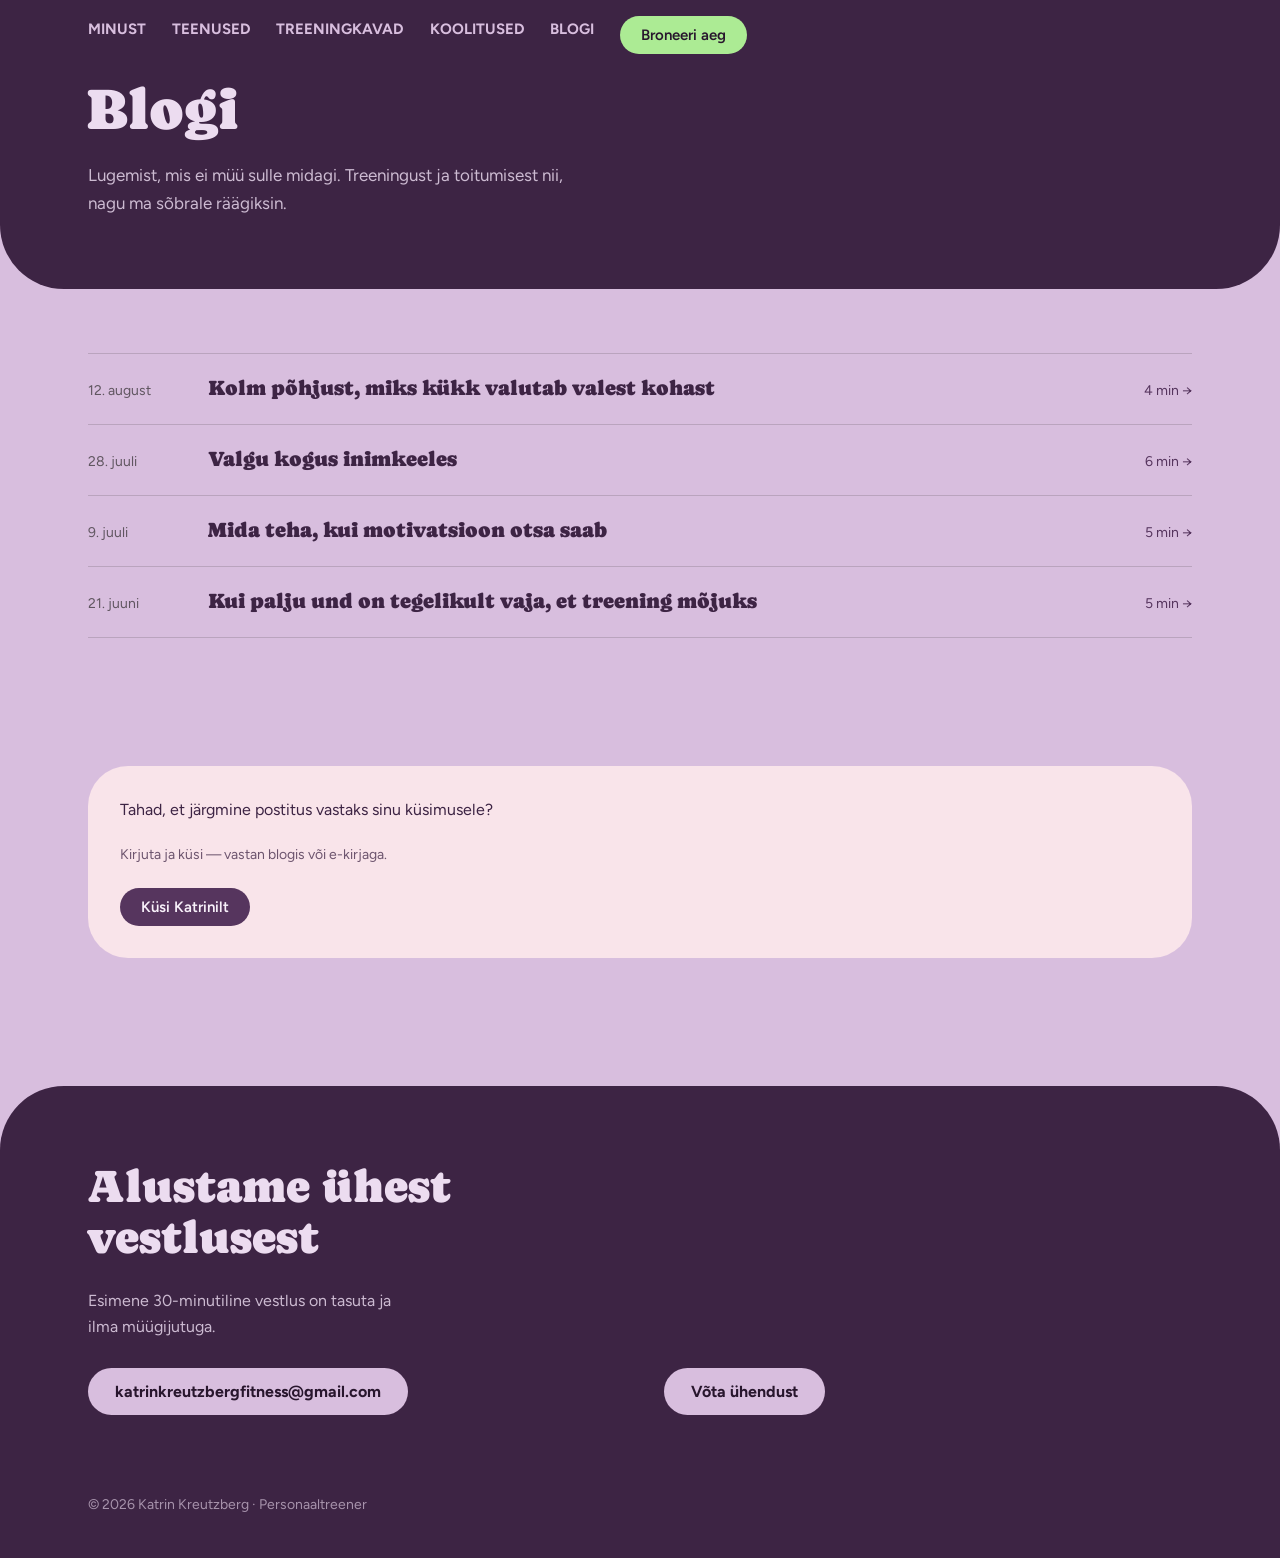
==== blogi.html @ 6b4f6180 "Merge branch 'main' into staging" ====
<!DOCTYPE html>
<html lang="et">
<head>
<meta charset="UTF-8">
<meta name="viewport" content="width=device-width, initial-scale=1.0">
<title>Blogi — Katrin Kreutzberg</title>
<meta name="description" content="Väärt lugemist nii siit kui sealt!">
<link rel="preconnect" href="https://fonts.googleapis.com">
<link rel="preconnect" href="https://fonts.gstatic.com" crossorigin>
<link href="https://fonts.googleapis.com/css2?family=Caprasimo&family=Figtree:wght@400;600;700&display=swap" rel="stylesheet">
<link rel="stylesheet" href="style.css?v=134">
</head>
<body>

<section class="hero dark" style="border-radius:0 0 var(--radius-lg) var(--radius-lg)">
  <nav class="nav">
    <a href="index.html#minust">Minust</a>
    <a href="index.html#teenused">Teenused</a>
      <a href="index.html#treeningkavad">Treeningkavad</a>
    <a href="index.html#koolitused">Koolitused</a>
    <a href="blogi.html">Blogi</a>
    <a href="index.html#kontakt" class="btn btn-green btn-sm">Broneeri aeg</a>
  </nav>
  <div class="wrap" style="padding-bottom:clamp(40px,6vw,72px)">
    <h1 style="font-size:clamp(34px,4.6vw,58px);line-height:1.08;margin-left:-0.028em">Blogi</h1>
    <p class="lead muted" style="max-width:46ch;margin-top:20px">Lugemist, mis ei müü sulle midagi. Treeningust ja toitumisest nii, nagu ma sõbrale räägiksin.</p>
  </div>
</section>

<div class="wrap">
  <section class="section posts">
    <a class="post" href="#">
      <span class="post-date">12. august</span>
      <span class="post-title">Kolm põhjust, miks kükk valutab valest kohast</span>
      <span class="post-min">4 min →</span>
    </a>
    <a class="post" href="#">
      <span class="post-date">28. juuli</span>
      <span class="post-title">Valgu kogus inimkeeles</span>
      <span class="post-min">6 min →</span>
    </a>
    <a class="post" href="#">
      <span class="post-date">9. juuli</span>
      <span class="post-title">Mida teha, kui motivatsioon otsa saab</span>
      <span class="post-min">5 min →</span>
    </a>
    <a class="post" href="#">
      <span class="post-date">21. juuni</span>
      <span class="post-title">Kui palju und on tegelikult vaja, et treening mõjuks</span>
      <span class="post-min">5 min →</span>
    </a>
  </section>

  <section class="section">
    <div class="quotes">
      <div class="quote quote-1">
        <p>Tahad, et järgmine postitus vastaks sinu küsimusele?</p>
        <cite>Kirjuta ja küsi — vastan blogis või e-kirjaga.</cite>
        <p style="margin-top:20px"><a class="btn btn-primary btn-sm" href="index.html#kontakt">Küsi Katrinilt</a></p>
      </div>
    </div>
  </section>
</div>

<section class="contact dark">
  <div class="contact-grid">
    <div>
      <h2>Alustame ühest vestlusest</h2>
      <p class="muted" style="max-width:42ch;margin-top:24px">Esimene 30-minutiline vestlus on tasuta ja ilma müügijutuga.</p>
      <p style="margin-top:28px"><a class="btn btn-light" href="mailto:katrinkreutzbergfitness@gmail.com">katrinkreutzbergfitness@gmail.com</a></p>
    </div>
    <div style="display:flex;align-items:flex-end">
      <a class="btn btn-light" href="index.html#kontakt">Võta ühendust</a>
    </div>
  </div>
  <div class="foot">© 2026 Katrin Kreutzberg · Personaaltreener</div>
</section>

</body>
</html>
---- style.css ----
/* ==========================================================================
   Katrin Kreutzberg — personaaltreener
   Kujundussüsteem: soe kreem + sügav ploomlilla + salveiroheline
   Ainus stiilifail. Kõik värvid, fondid ja mõõdud tulevad :root muutujatest.
   ========================================================================== */

:root {
  /* ground */
  --bg: #d8bede;
  --surface: #c6f2b5;
  --text: #201e1d;
  --divider: color-mix(in srgb, #201e1d 16%, transparent);

  /* aktsent — ploomlilla */
  --plum-100: #f8f1fa;
  --plum-200: #ecdcf0;
  --plum-300: #d8bede;
  --plum-400: #b995c2;
  --plum-500: #8e6597;
  --plum-600: #714a7a;
  --plum-700: #56355e;
  --plum-800: #3d2444;
  --plum-900: #28162d;

  /* teine hääl — salvei */
  --sage-100: #f0fae1;
  --sage-200: #e1eecc;
  --sage-500: #8fa073;
  --sage-600: #728157;
  --sage-700: #56633f;

  /* rõhuvärv — hele roheline */
  --green: #aceb94;
  --green-hover: #97e07b;
  --pink: #f9e4ea;

  --font-heading: "Caprasimo", Georgia, serif;
  --font-body: "Figtree", system-ui, sans-serif;

  --radius-sm: 16px;
  --radius-md: 28px;
  --radius-lg: clamp(28px, 6vw, 64px);
  --pill: 999px;

  --shadow-sm: 0 1px 2px color-mix(in srgb, #2e2b25 14%, transparent);
  --shadow-md: 0 3px 10px color-mix(in srgb, #2e2b25 16%, transparent);

  --edge: clamp(20px, 5vw, 48px);
  --maxw: 1200px;
}

/* — alus — */
*, *::before, *::after { box-sizing: border-box; }
html { scroll-behavior: smooth; }
@media (prefers-reduced-motion: reduce) { html { scroll-behavior: auto; } }

body {
  margin: 0;
  background: var(--bg);
  color: var(--text);
  font-family: var(--font-body);
  font-size: 16px;
  line-height: 26px;
  text-wrap: pretty;
  overflow-x: clip;
}

h1, h2, h3 {
  font-family: var(--font-heading);
  font-weight: 400;
  line-height: 1.12;
  margin: 0;
}
h2, h3 { color: var(--plum-800); }
.dark h1, .dark h2, .dark h3 { color: inherit; }
p { margin: 0; }
img { display: block; max-width: 100%; }
figure { margin: 0; }
a { color: var(--plum-700); text-underline-offset: 3px; }
a:hover { color: var(--plum-600); }
:focus { outline: none; }
:focus-visible { outline: 2px solid var(--plum-600); outline-offset: 2px; }
::selection { background: var(--plum-200); }

.wrap { max-width: var(--maxw); margin: 0 auto; padding: 0 var(--edge); }
.section { padding: clamp(32px, 5vw, 72px) 0; }
#minust { padding-top: clamp(8px, 1.5vw, 16px); padding-bottom: clamp(12px, 2vw, 24px); }
#teenused { padding-top: clamp(28px, 3vw, 58px); }
#teenused h2 { font-size: clamp(22px, 2.7vw, 34px); }
#treeningkavad { padding-top: clamp(18px, 2.2vw, 34px); }
#koolitused { padding-bottom: clamp(12px, 2vw, 30px); }
#kliendilood { padding: clamp(18px, 2.2vw, 32px) 0; }
#blogi { padding: clamp(16px, 2vw, 30px) 0; }
#kkk { padding: clamp(16px, 2vw, 30px) 0; }
#toimunud { padding-top: clamp(18px, 2.2vw, 34px); }
#oskused { padding: clamp(12px, 1.6vw, 22px) 0; }
#treeningkavad .card h3 { color: var(--plum-800); }
#minust h2 { font-size: clamp(22px, 2.4vw, 31px); }
#minust > div:last-child { margin-top: 34px; }
#minust p { text-align: justify; hyphens: auto; }
.kicker {
  display: block; font-size: 13px; letter-spacing: 0.06em; text-transform: uppercase;
  font-weight: 700; color: var(--plum-700); margin-bottom: 14px;
}
.h-lg { font-size: clamp(28px, 3.4vw, 44px); margin-left: -0.028em; }
.h-md { font-size: clamp(26px, 3.2vw, 40px); margin-left: -0.028em; }
.h-sm { font-size: clamp(24px, 3vw, 34px); margin-left: -0.028em; }
.plum { color: var(--plum-800); }
.lead { font-size: 17px; line-height: 28px; }
.muted { color: color-mix(in srgb, var(--text) 78%, transparent); }
.washed { filter: saturate(0.6) contrast(0.85) brightness(1.1) opacity(0.94); }
.callout {
  margin-top: 24px; padding: 20px 24px; border-radius: var(--radius-md);
  background: var(--surface); color: var(--plum-800); font-weight: 700;
}

/* — nupud — */
.btn {
  display: inline-flex; align-items: center; justify-content: center; gap: 8px;
  font-family: var(--font-body); font-weight: 700; font-size: 16px; line-height: 1.2;
  padding: 13px 26px; border-radius: var(--pill); border: 1.5px solid transparent;
  cursor: pointer; text-decoration: none; transition: background 140ms ease, color 140ms ease;
}
.btn-primary { background: var(--plum-700); color: var(--plum-100); }
.btn-primary:hover { background: var(--plum-600); color: var(--plum-100); }
.btn-primary:active { background: var(--plum-800); }
.btn-outline { background: transparent; color: var(--plum-700); border-color: var(--plum-300); }
.btn-outline:hover { background: var(--plum-100); color: var(--plum-700); }
.btn-ghost { background: transparent; color: var(--plum-700); }
.btn-ghost:hover { background: var(--plum-100); }
.btn-light { background: var(--plum-300); color: var(--plum-900); }
.btn-light:hover { background: var(--plum-200); color: var(--plum-900); }
.btn-green { background: var(--green); color: var(--plum-900); }
.btn-green:hover { background: var(--green-hover); color: var(--plum-900); }
.btn-block { width: 100%; }
.btn-sm { padding: 9px 20px; font-size: 15px; font-weight: 600; }

/* — sildid — */
.tag {
  display: inline-flex; align-items: center; font-size: 13px; font-weight: 600;
  padding: 5px 14px; border-radius: var(--pill);
}
.tag-plum { background: var(--plum-100); color: var(--plum-800); }
.tag-sage { background: var(--sage-200); color: var(--sage-700); }
.tag-outline { border: 1px solid var(--divider); color: color-mix(in srgb, var(--text) 75%, transparent); }
.tag-neutral { background: var(--surface); color: color-mix(in srgb, var(--text) 80%, transparent); }

/* — tume plokk (hero ja kontakt) — */
.dark { background: var(--plum-800); color: var(--plum-200); }
.dark a:not(.btn) { color: var(--plum-300); }
.dark a.btn-light { color: var(--plum-900); }
.dark a.btn-primary { color: var(--plum-100); }
.dark .muted { color: rgba(236, 220, 240, 0.82); }

/* — navigatsioon — */
.nav {
  display: flex; align-items: flex-start; gap: clamp(12px, 2vw, 28px); flex-wrap: nowrap;
  max-width: var(--maxw); margin: 0 auto; padding: 16px var(--edge) 0;
}
.nav .nav-title { font-size: clamp(64px, 8vw, 130px); line-height: 1.06; margin: 0 0 0 -0.028em; margin-right: auto; flex-shrink: 1; min-width: 0; }
.nav-links { display: flex; align-items: center; gap: 10px; flex-shrink: 0; margin-left: auto; padding-top: 12px; }
.nav-links > a:not(.btn) + a:not(.btn)::before {
  content: "·"; margin-right: 10px; color: var(--plum-400); font-weight: 400;
}
.nav-links > a.btn { margin-left: 18px; }
.nav > a, .nav-links > a { color: var(--plum-300); text-decoration: none; font-size: 15px; }
.nav > a:not(.btn), .nav-links > a:not(.btn) { text-transform: uppercase; font-weight: 700; }
.nav > a:hover, .nav-links > a:hover { color: #fff; }
.nav > a.btn, .nav-links > a.btn { color: var(--plum-900); white-space: nowrap; }

/* — hero — */
.hero { overflow: hidden; }
.hero-role {
  font-size: clamp(26px, 3.2vw, 46px);
  line-height: 1.1; text-transform: uppercase; letter-spacing: 0.22em;
  color: var(--plum-200);
}
.hero-role-sub {
  margin-top: 10px; font-size: clamp(14px, 1.5vw, 19px);
  text-transform: uppercase; letter-spacing: 0.3em;
  color: rgba(236, 220, 240, 0.72);
}
.hero-grid {
  max-width: var(--maxw); margin: 0 auto;
  padding: clamp(20px, 3vw, 36px) var(--edge) clamp(40px, 5vw, 72px);
  display: grid; grid-template-columns: minmax(0, 6fr) minmax(0, 5fr);
  gap: clamp(32px, 5vw, 48px) clamp(32px, 5vw, 72px); align-items: center;
}
.hero h1 { font-size: clamp(38px, 5.4vw, 72px); line-height: 1.06; margin: 24px 0 0 -0.028em; }
.hero-photo { position: relative; align-self: start; }
.hero-photo::before {
  content: ""; position: absolute; top: -18px; right: -18px; width: 180px; height: 180px;
  border-radius: 50%; background: var(--sage-600); opacity: 0.5;
}
.hero-photo figure {
  position: relative; border-radius: 50%; overflow: hidden;
  width: min(360px, 100%); margin-left: auto; aspect-ratio: 1;
}
.hero-photo img { width: 100%; height: 100%; object-fit: cover; }
.row { display: flex; gap: 13px; flex-wrap: wrap; margin-top: 32px; }

/* — pildikohad (kuni päris fotod tulevad) — */
.ph { background: var(--surface); }

/* — numbrid — */
.stats { display: grid; grid-template-columns: repeat(auto-fit, minmax(190px, 1fr)); gap: 20px; }
.stat { background: var(--surface); border-radius: var(--radius-md); padding: 24px; text-align: center; }
.stat b { display: block; font-family: var(--font-heading); font-weight: 400; font-size: 32px; line-height: 38px; color: var(--plum-700); }
.stat .sage { color: var(--sage-700); }
.stat span { display: block; font-size: 14px; font-weight: 700; margin-top: 6px; color: var(--plum-800); }
.stat-link { display: inline-block; margin-top: 6px; color: var(--plum-600); text-decoration: none; }
.stat-link:hover { color: var(--plum-700); text-decoration: underline; }

/* — kaks veergu — */
.split {
  display: grid; grid-template-columns: repeat(auto-fit, minmax(min(100%, 300px), 1fr));
  gap: clamp(28px, 4vw, 40px) clamp(32px, 5vw, 72px); align-items: start;
}
.split figure { border-radius: 40px; overflow: hidden; }
.split figure img { width: 100%; aspect-ratio: 5 / 6; object-fit: cover; }
.ticks { list-style: none; margin: 24px 0 0; padding: 0; display: grid; gap: 12px; }
.ticks li { display: flex; gap: 12px; align-items: flex-start; }
.ticks i { width: 12px; height: 12px; border-radius: 50%; background: var(--plum-800); margin-top: 8px; flex: none; }
.ticks-green i { background: var(--sage-600); margin-top: 5px; }
.ticks-green {
  gap: 6px; background: var(--pink); color: var(--plum-800); font-weight: 700;
  padding: 20px 24px; border-radius: var(--radius-md);
}
.ticks-green li { line-height: 22px; }

/* — tabel — */
.table-scroll { overflow-x: auto; border-radius: var(--radius-sm); }
.table { width: 100%; min-width: 620px; border-collapse: collapse; font-size: 16px; }
.table th {
  text-align: left; font-family: var(--font-body); font-size: 13px; font-weight: 700;
  letter-spacing: 0.06em; text-transform: uppercase; color: var(--plum-700);
  padding: 14px 16px; background: var(--surface);
}
.table th:first-child { border-radius: var(--radius-sm) 0 0 0; }
.table th:last-child { border-radius: 0 var(--radius-sm) 0 0; }
.table td { padding: 18px 16px; border-bottom: 1px solid var(--divider); vertical-align: top; }
.table tr:last-child td { border-bottom: none; }
.table .nowrap { white-space: nowrap; color: var(--plum-800); font-weight: 700; }
.table .name { font-weight: 700; color: var(--plum-800); }
/* — avanevad hinnagrupid — */
.pricegroup { border-bottom: 1px solid var(--divider); }
.pricegroup > summary {
  display: flex; align-items: center; justify-content: space-between; gap: 20px;
  padding: 22px 0; cursor: pointer; list-style: none;
}
.pg-head {
  display: flex; align-items: center; gap: 18px; flex-wrap: wrap; flex: 1 1 auto;
}
.pg-head .tag {
  font-size: 14px; padding: 9px 20px; flex: none;
  text-transform: uppercase; letter-spacing: 0.06em; font-weight: 700;
}
.pg-desc { font-size: 15px; line-height: 22px; color: color-mix(in srgb, var(--plum-800) 82%, transparent); }
.alert { color: #b3261e; font-weight: 700; }
.reval-logo {
  display: inline-block; height: 1.5em; width: auto;
  vertical-align: -0.4em; border-radius: 4px; margin-left: 2px;
}
.regains-logo {
  display: inline-block; height: 1.5em; width: auto;
  vertical-align: -0.4em; border-radius: 4px;
}
.pricegroup > summary::-webkit-details-marker { display: none; }
.pricegroup > summary i {
  font-style: normal; font-size: 20px; color: var(--plum-700);
  transition: transform 160ms ease; flex: none;
}
.pricegroup[open] > summary i { transform: rotate(45deg); }
.pricegroup > summary:hover .tag { background: var(--plum-200); }
.pricegroup .table-scroll { padding-bottom: 12px; }
.price-table .muted strong { display: inline-block; margin-top: 6px; color: var(--plum-800); }
.price-table { table-layout: fixed; min-width: 620px; }
.price-table td:nth-child(1) { width: 28%; }
.price-table td:nth-child(2) { width: 40%; }
.price-table td:nth-child(3) { width: 14%; }
.price-table td:nth-child(4) { width: 18%; }
.price-table tr:last-child td { border-bottom: none; }

/* — kaardid — */
.cards { display: grid; grid-template-columns: repeat(auto-fit, minmax(260px, 1fr)); gap: 20px; }
.card {
  display: flex; flex-direction: column; gap: 10px; background: var(--surface);
  border-radius: var(--radius-md); padding: 28px; box-shadow: var(--shadow-sm);
}
.card-kicker { font-size: 13px; font-weight: 600; letter-spacing: 0.04em; color: var(--plum-700); }
.card h3 { font-size: 22px; }
.card p { font-size: 16px; color: color-mix(in srgb, var(--text) 80%, transparent); }
.card .price { font-family: var(--font-heading); font-size: 26px; color: var(--plum-700); margin-top: 4px; }
.card .btn { margin-top: auto; }

/* koolituste kaardid — hele lilla */
#koolitused .card { background: var(--plum-100); }

/* toimunud koolitused — tume lilla */
#toimunud .card { background: var(--plum-800); }
#toimunud .card h3 { color: var(--plum-200); }
#toimunud .card p { color: rgba(236, 220, 240, 0.82); }
#toimunud .card-kicker { color: rgba(236, 220, 240, 0.7); }

/* — kükimäng — */
.game { background: #e2f7d5; margin: clamp(24px, 3.5vw, 48px) 0; padding: clamp(24px, 3.5vw, 44px) 0; border-radius: var(--radius-lg); }
.game .kicker { color: var(--sage-700); }
.game-grid {
  max-width: var(--maxw); margin: 0 auto; padding: 0 var(--edge);
  display: grid; grid-template-columns: repeat(auto-fit, minmax(min(100%, 300px), 1fr));
  gap: clamp(18px, 2.5vw, 28px); align-items: start;
}
.panel { background: var(--bg); border-radius: var(--radius-md); padding: clamp(18px, 2.2vw, 26px); }
.game-stage { min-height: 140px; display: flex; flex-direction: column; align-items: flex-start; justify-content: center; gap: 20px; }
.game-row { display: flex; align-items: center; gap: 24px; flex-wrap: wrap; }
.game-count { font-family: var(--font-heading); font-size: 40px; line-height: 44px; color: var(--plum-700); }
.game-unit { font-size: 13px; letter-spacing: 0.06em; text-transform: uppercase; font-weight: 600; color: color-mix(in srgb, var(--text) 70%, transparent); }
.figure { font-size: 44px; display: inline-block; }
.figure.jump { animation: kykk 260ms ease; }
@keyframes kykk {
  0% { transform: translateY(0) scaleY(1); }
  40% { transform: translateY(14px) scaleY(0.78); }
  100% { transform: translateY(0) scaleY(1); }
}
.board { list-style: none; margin: 0; padding: 0; display: grid; gap: 8px; }
.board li { display: flex; justify-content: space-between; gap: 12px; font-size: 15px; padding: 8px 0; border-bottom: 1px solid var(--divider); }
.board b { font-variant-numeric: tabular-nums; color: var(--plum-700); }
.board .empty { border: none; color: color-mix(in srgb, var(--text) 60%, transparent); }

/* — väljad — */
.input {
  width: 100%; font: inherit; font-size: 16px; padding: 12px 18px;
  border: 1px solid var(--divider); border-radius: var(--pill);
  background: var(--bg); color: var(--text); caret-color: var(--plum-600);
}
textarea.input { border-radius: var(--radius-md); resize: vertical; }
.input:focus-visible { border-color: var(--plum-600); outline-offset: 0; }
.field { display: grid; gap: 6px; }
.field label { font-size: 14px; color: color-mix(in srgb, var(--text) 72%, transparent); }
.dark .field label { color: rgba(236, 220, 240, 0.8); }
.dark .input { background: rgba(248, 241, 250, 0.08); border-color: rgba(248, 241, 250, 0.3); color: var(--plum-200); }
.dark .input::placeholder { color: rgba(236, 220, 240, 0.5); }

/* — kliendilood — */
.quotes { display: grid; grid-template-columns: repeat(auto-fit, minmax(260px, 1fr)); gap: 20px; }
.quote { border-radius: 40px; padding: 32px; }
.quote p { font-size: 16px; line-height: 24px; font-weight: 400; color: var(--plum-800); }
.quote cite { display: block; margin-top: 20px; font-size: 14px; font-style: normal; color: color-mix(in srgb, var(--plum-800) 75%, transparent); }
.quote-1 { background: var(--pink); }
.quote-2 { background: var(--pink); }
.quote-3 { background: var(--pink); }

/* — KKK — */
.faq { display: grid; gap: 4px; }
.faq details { border-bottom: 1px solid var(--divider); padding: 12px 0; }
.faq summary {
  display: flex; justify-content: space-between; gap: 16px; cursor: pointer;
  font-family: var(--font-heading); font-size: 16px; line-height: 22px; list-style: none;
  color: var(--plum-800);
}
.faq summary::-webkit-details-marker { display: none; }
.faq summary i { color: var(--plum-700); flex: none; font-style: normal; transition: transform 160ms ease; }
.faq details[open] summary i { transform: rotate(45deg); }
.faq p { margin-top: 12px; max-width: 60ch; color: color-mix(in srgb, var(--plum-800) 85%, transparent); }

/* — galerii — */
.gallery { display: grid; grid-template-columns: repeat(auto-fit, minmax(min(100%, 260px), 1fr)); gap: clamp(12px, 1.6vw, 18px); }
.gallery figure { border-radius: 24px; overflow: hidden; }
.gallery img { width: 100%; aspect-ratio: 4 / 5; object-fit: cover; }
.gallery .wide { grid-column: span 2; }
.gallery .wide img { aspect-ratio: 2 / 1; }

/* Instagrami postitused */
.ig-title {
  display: inline-flex; align-items: center; gap: 12px;
  color: var(--plum-800); text-decoration: none;
}
.ig-title:hover { color: var(--plum-600); }
.ig-title svg { width: 0.9em; height: 0.9em; flex: none; }
.ig-grid { display: grid; grid-template-columns: repeat(auto-fit, minmax(min(100%, 300px), 1fr)); gap: 20px; }
.ig-item { height: 600px; overflow: hidden; border-radius: 12px; background: #fff; }
.ig-item .instagram-media { min-width: 0 !important; width: 100% !important; margin: 0 !important; border: none !important; box-shadow: none !important; border-radius: 0 !important; }

/* — blogi read — */
.posts { display: grid; }
.post {
  display: flex; flex-wrap: wrap; gap: 8px 24px; align-items: baseline;
  padding: 20px 0; border-top: 1px solid var(--divider);
  text-decoration: none; color: inherit;
}
.posts .post:last-child { border-bottom: 1px solid var(--divider); }
.post:hover .post-title { color: var(--plum-600); }
.post-date { font-size: 14px; color: color-mix(in srgb, var(--text) 65%, transparent); flex: none; min-width: 96px; }
.post-title { font-family: var(--font-heading); font-size: 21px; line-height: 28px; flex: 1 1 240px; color: var(--plum-800); }
.post-min { font-size: 14px; color: var(--plum-700); flex: none; margin-left: auto; }

/* — kontakt ja jalus — */
.contact { border-radius: var(--radius-lg) var(--radius-lg) 0 0; margin-top: clamp(32px, 5vw, 72px); }
.contact-grid {
  max-width: var(--maxw); margin: 0 auto; padding: clamp(40px, 6vw, 88px) var(--edge);
  display: grid; grid-template-columns: repeat(auto-fit, minmax(280px, 1fr)); gap: 48px;
}
.contact h2 { font-size: clamp(28px, 3.6vw, 46px); line-height: 1.1; margin-left: -0.028em; }
.contact form { display: grid; gap: 16px; }
.foot { max-width: var(--maxw); margin: 0 auto; padding: 0 var(--edge) 40px; font-size: 14px; color: rgba(236, 220, 240, 0.6); }

/* — mobiil — */
@media (max-width: 860px) {
  .hero-grid { grid-template-columns: 1fr; }
  .hero-photo figure { margin: 0 auto; }
  .hero-photo::before { width: 120px; height: 120px; }
  .nav { gap: 10px 16px; flex-wrap: wrap; }
  .nav .nav-title { flex: 1 1 100%; margin-right: 0; }
  .nav-links { flex-wrap: wrap; padding-top: 0; }
}
@media (max-width: 560px) {
  body { font-size: 16px; }
  .card { padding: 22px; }
  .quote { padding: 24px; border-radius: 28px; }
  .post-min { margin-left: 0; }
}

/* — kerimisel püsiv menüüriba — */
.stickybar {
  border-radius: 0 0 var(--radius-lg) var(--radius-lg);
  position: sticky; top: 0; z-index: 50;
  background: var(--plum-800);
  box-shadow: 0 2px 12px color-mix(in srgb, #28162d 22%, transparent);
}
.stickybar-inner {
  max-width: var(--maxw); margin: 0 auto;
  padding: 10px var(--edge);
  display: flex; align-items: center; gap: 16px; flex-wrap: wrap;
}
.stickybar-name {
  font-family: var(--font-heading); font-size: 21px; line-height: 1.1;
  color: var(--plum-300); text-decoration: none; margin-right: auto;
}
.stickybar-name:hover { color: #fff; }
.stickybar .nav-links { padding-top: 0; }
/* ankrud ei jää riba taha peitu */
section[id], details[id] { scroll-margin-top: 76px; }
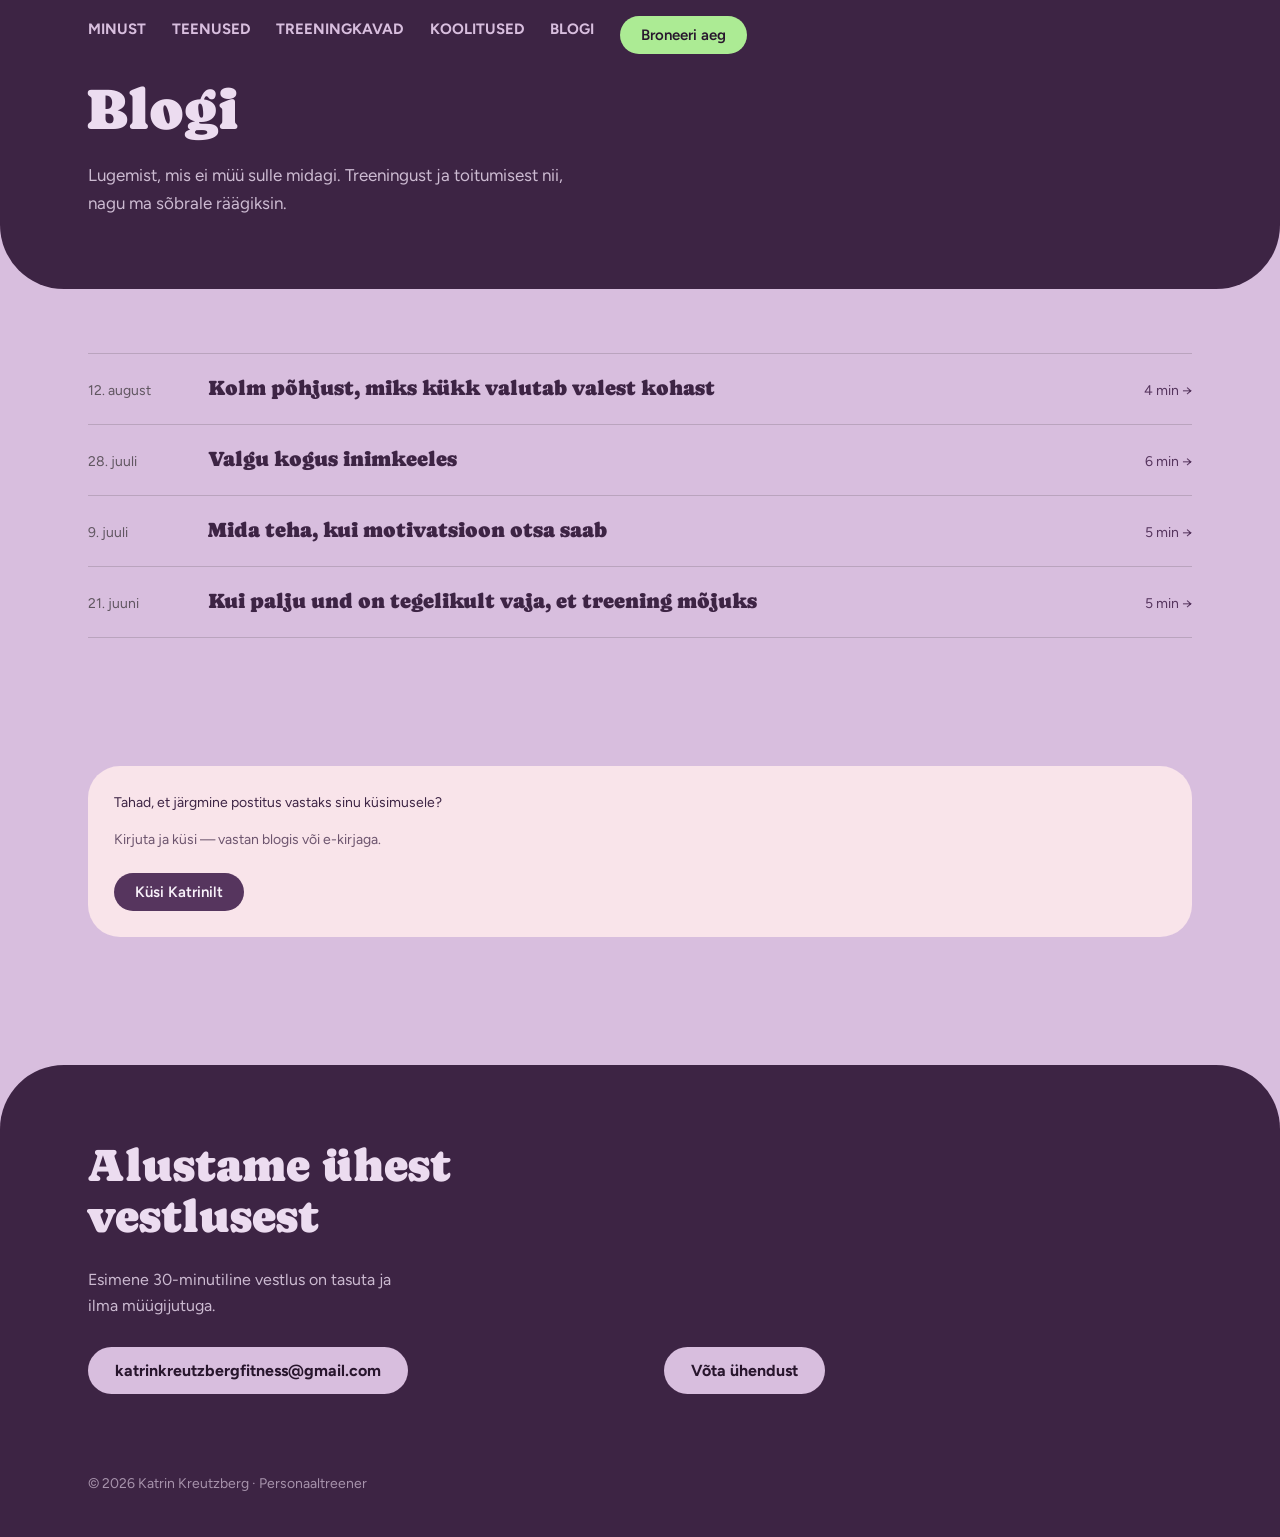
==== commit 8ad1c8ed: "Merge branch 'main' into staging" ====
--- a/blogi.html
+++ b/blogi.html
@@ -8,7 +8,7 @@
 <link rel="preconnect" href="https://fonts.googleapis.com">
 <link rel="preconnect" href="https://fonts.gstatic.com" crossorigin>
 <link href="https://fonts.googleapis.com/css2?family=Caprasimo&family=Figtree:wght@400;600;700&display=swap" rel="stylesheet">
-<link rel="stylesheet" href="style.css?v=134">
+<link rel="stylesheet" href="style.css?v=139">
 </head>
 <body>
 
--- a/style.css
+++ b/style.css
@@ -342,10 +342,20 @@
 .dark .input::placeholder { color: rgba(236, 220, 240, 0.5); }
 
 /* — kliendilood — */
-.quotes { display: grid; grid-template-columns: repeat(auto-fit, minmax(260px, 1fr)); gap: 20px; }
-.quote { border-radius: 40px; padding: 32px; }
-.quote p { font-size: 16px; line-height: 24px; font-weight: 400; color: var(--plum-800); }
-.quote cite { display: block; margin-top: 20px; font-size: 14px; font-style: normal; color: color-mix(in srgb, var(--plum-800) 75%, transparent); }
+.quotes { display: grid; grid-template-columns: repeat(auto-fit, minmax(260px, 1fr)); gap: 20px; align-items: stretch; }
+.readmore summary {
+  display: inline-block; margin-top: 12px; cursor: pointer; list-style: none;
+  font-weight: 700; font-size: 13px; color: var(--plum-700);
+  text-decoration: underline; text-underline-offset: 3px;
+}
+.readmore summary::-webkit-details-marker { display: none; }
+.readmore summary::after { content: "Loe edasi →"; }
+.readmore[open] summary::after { content: "Näita vähem ↑"; }
+.readmore summary:hover { color: var(--plum-900); }
+.readmore p { margin-top: 12px; }
+.quote { border-radius: 32px; padding: 26px; }
+.quote p { font-size: 14px; line-height: 21px; font-weight: 400; color: var(--plum-800); }
+.quote cite { display: block; margin-top: 14px; font-size: 14px; font-style: normal; color: color-mix(in srgb, var(--plum-800) 75%, transparent); }
 .quote-1 { background: var(--pink); }
 .quote-2 { background: var(--pink); }
 .quote-3 { background: var(--pink); }
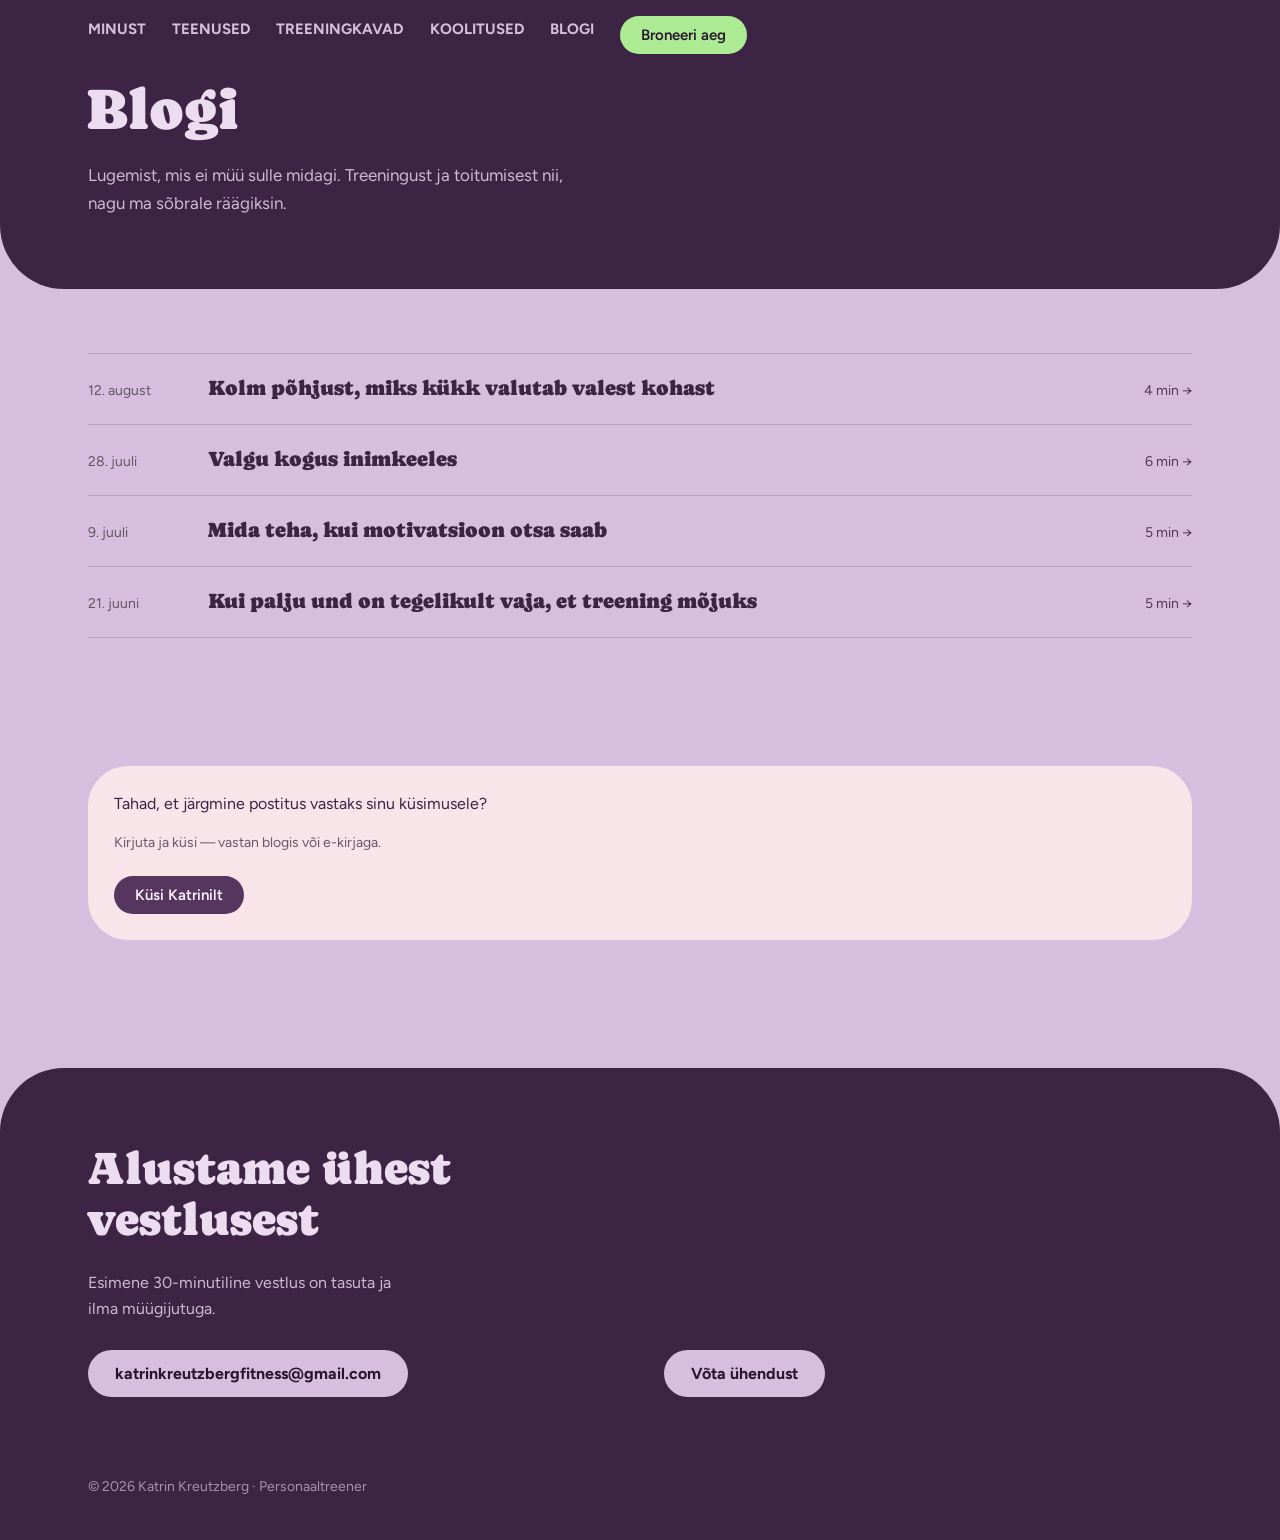
==== commit 3a0684c5: "Merge branch 'main' into staging" ====
--- a/blogi.html
+++ b/blogi.html
@@ -8,7 +8,7 @@
 <link rel="preconnect" href="https://fonts.googleapis.com">
 <link rel="preconnect" href="https://fonts.gstatic.com" crossorigin>
 <link href="https://fonts.googleapis.com/css2?family=Caprasimo&family=Figtree:wght@400;600;700&display=swap" rel="stylesheet">
-<link rel="stylesheet" href="style.css?v=139">
+<link rel="stylesheet" href="style.css?v=140">
 </head>
 <body>
 
--- a/style.css
+++ b/style.css
@@ -353,9 +353,10 @@
 .readmore[open] summary::after { content: "Näita vähem ↑"; }
 .readmore summary:hover { color: var(--plum-900); }
 .readmore p { margin-top: 12px; }
-.quote { border-radius: 32px; padding: 26px; }
-.quote p { font-size: 14px; line-height: 21px; font-weight: 400; color: var(--plum-800); }
+.quote { border-radius: 40px; padding: 26px; }
+.quote p { font-size: 16px; line-height: 24px; font-weight: 400; color: var(--plum-800); }
 .quote cite { display: block; margin-top: 14px; font-size: 14px; font-style: normal; color: color-mix(in srgb, var(--plum-800) 75%, transparent); }
+.quote-2 p { font-size: 14px; line-height: 21px; }
 .quote-1 { background: var(--pink); }
 .quote-2 { background: var(--pink); }
 .quote-3 { background: var(--pink); }
